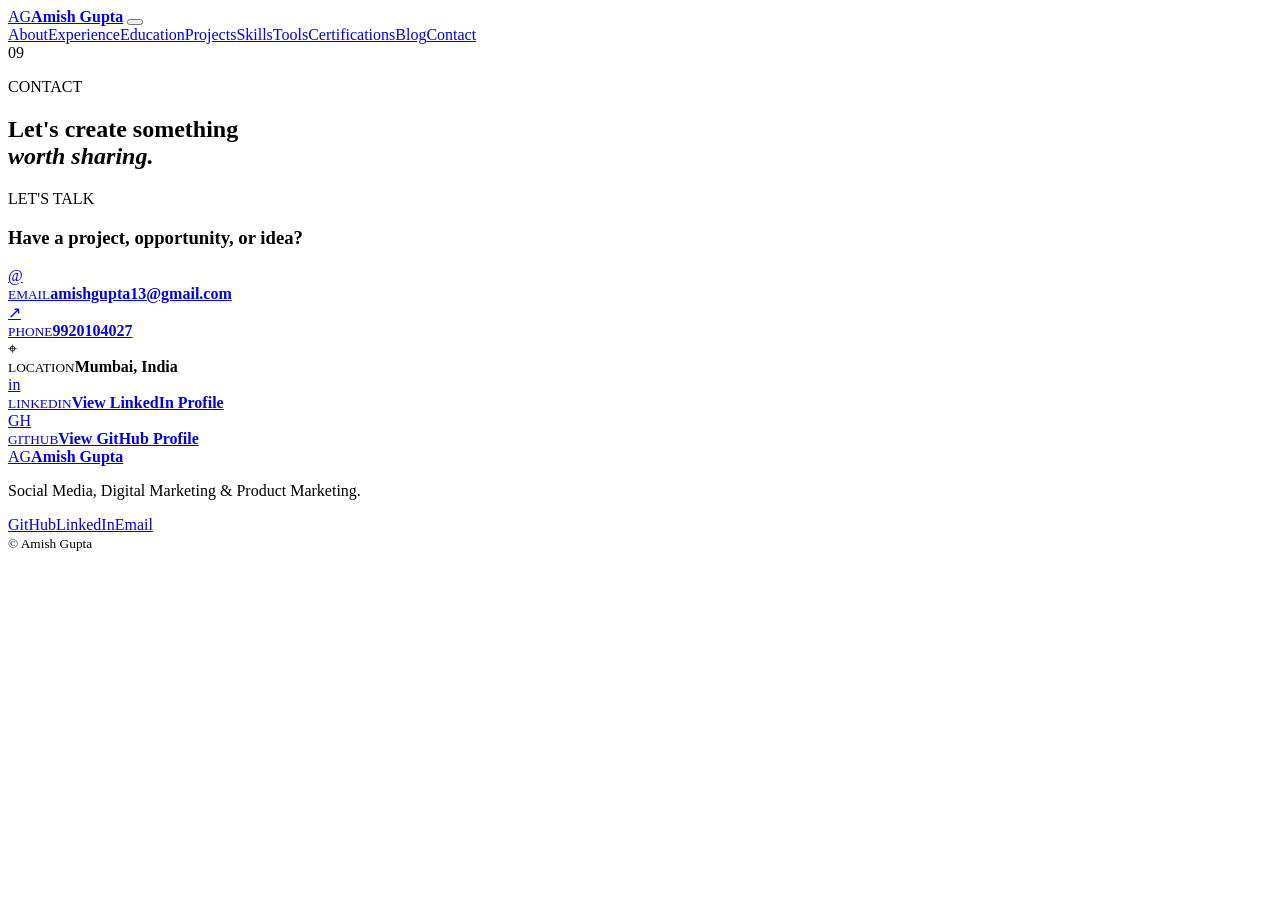
==== contact.html @ 1b655748 "Add files via upload" ====
<!doctype html>
<html lang="en">
<head>
  <meta charset="utf-8" />
  <meta name="viewport" content="width=device-width, initial-scale=1" />
  <meta name="description" content="Amish Gupta — BBA student focused on Social Media Marketing, Digital Marketing, Product Marketing and Marketing Analytics." />
  <meta name="theme-color" content="#16283d" />
  <title>Amish Gupta — Social Media & Digital Marketing</title>
  <link rel="preconnect" href="https://fonts.googleapis.com">
  <link rel="preconnect" href="https://fonts.gstatic.com" crossorigin>
  <link href="https://fonts.googleapis.com/css2?family=Inter:wght@400;500;600;700;800&display=swap" rel="stylesheet">
  <link rel="icon" href="data:image/svg+xml,%3Csvg xmlns='http://www.w3.org/2000/svg' viewBox='0 0 100 100'%3E%3Crect width='100' height='100' rx='24' fill='%2316283d'/%3E%3Ctext x='50' y='63' text-anchor='middle' font-family='Arial' font-size='38' font-weight='700' fill='%23f5ead7'%3EAG%3C/text%3E%3C/svg%3E">
  <link rel="stylesheet" href="styles.css" />
  <style>.contact-grid-single{grid-template-columns:minmax(0,1fr);justify-items:end}.contact-grid-single .contact-panel{width:min(100%,680px)}</style>

<style>
/* Final layout refinement: compact experience cards + visible 3D depth */
.experience-card {
  width: min(100%, 1040px) !important;
  margin-inline: auto !important;
  padding: 30px !important;
  gap: 30px !important;
  min-height: 0 !important;
  perspective: 1200px;
  transform-style: preserve-3d;
}
.experience-card + .experience-card {
  margin-top: 22px !important;
}
.exp-side {
  min-width: 260px !important;
  padding: 28px 25px !important;
  border-radius: 4px !important;
  display: flex !important;
  flex-direction: column !important;
  justify-content: space-between !important;
}
.exp-mark {
  font-size: clamp(90px, 9vw, 118px) !important;
  line-height: .9 !important;
  opacity: .30 !important;
  letter-spacing: -0.08em !important;
}
.exp-body {
  padding: 8px 10px !important;
  transform: translateZ(18px);
}
.exp-body h3 {
  margin-bottom: 28px !important;
}
.exp-columns {
  gap: 42px !important;
}
.exp-columns > div {
  min-width: 0;
}
.exp-columns h4 {
  margin-bottom: 14px !important;
}
.exp-columns ul {
  padding-left: 20px !important;
  margin: 0 !important;
}
.exp-columns li {
  margin-bottom: 10px !important;
  line-height: 1.55 !important;
}
.experience-card:hover {
  transform: perspective(1200px) translateY(-6px) rotateX(1.5deg) rotateY(-1.5deg) !important;
  box-shadow: 0 24px 48px rgba(0,0,0,.16) !important;
  transition: transform .3s ease, box-shadow .3s ease;
}
.tool-card,
.project-card,
.skill-card,
.education-card,
.cert-card {
  transform-style: preserve-3d;
}
.tool-card {
  perspective: 1000px;
  transition: transform .18s ease-out, box-shadow .25s ease;
}
.tool-card > * {
  transform: translateZ(16px);
}
.tool-card:hover,
.project-card:hover,
.skill-card:hover,
.education-card:hover,
.cert-card:hover {
  transform: translateY(-6px) rotateX(1deg) rotateY(-1deg);
  transition: transform .3s ease, box-shadow .3s ease;
}
@media (max-width: 900px) {
  .experience-card { width: 100% !important; padding: 22px !important; }
  .exp-side { min-width: 0 !important; padding: 22px !important; }
}
</style>
<script>
document.addEventListener('DOMContentLoaded', () => {
  document.querySelectorAll('[data-tilt]').forEach(card => {
    card.addEventListener('mousemove', e => {
      const r = card.getBoundingClientRect();
      const x = (e.clientX - r.left) / r.width - 0.5;
      const y = (e.clientY - r.top) / r.height - 0.5;
      card.style.transform = `perspective(1000px) rotateX(${(-y * 7).toFixed(2)}deg) rotateY(${(x * 9).toFixed(2)}deg) translateY(-6px)`;
    });
    card.addEventListener('mouseleave', () => { card.style.transform = ''; });
  });
});
</script>
<script>
document.addEventListener('DOMContentLoaded', () => {
  const cards = document.querySelectorAll('[data-tilt]');
  cards.forEach(card => {
    card.addEventListener('mousemove', e => {
      const r = card.getBoundingClientRect();
      const x = (e.clientX - r.left) / r.width - 0.5;
      const y = (e.clientY - r.top) / r.height - 0.5;
      card.style.transform =
        `perspective(1000px) rotateX(${(-y * 8).toFixed(2)}deg) rotateY(${(x * 10).toFixed(2)}deg) translateY(-7px)`;
    });
    card.addEventListener('mouseleave', () => {
      card.style.transform = '';
    });
  });
});
</script>


<style id="portfolio-final-refinements">
/* WORK EXPERIENCE — compact card, wider identity panel, better spacing */
#experience .experience-card {
  width: min(100%, 1060px) !important;
  max-width: 1060px !important;
  margin: 0 auto 26px !important;
  padding: 0 !important;
  min-height: 0 !important;
  display: grid !important;
  grid-template-columns: 285px minmax(0, 1fr) !important;
  align-items: stretch !important;
  overflow: hidden !important;
  border-radius: 24px !important;
  transform-style: preserve-3d !important;
  transition: transform .35s ease, box-shadow .35s ease !important;
}
#experience .experience-card:last-child {
  margin-bottom: 0 !important;
}
#experience .experience-card:hover {
  transform: translateY(-6px) rotateX(1deg) rotateY(-1deg) !important;
}
#experience .experience-card .exp-side {
  min-height: 325px !important;
  padding: 34px 32px !important;
  display: flex !important;
  flex-direction: column !important;
  justify-content: space-between !important;
}
#experience .experience-card .exp-mark {
  font-size: 66px !important;
  line-height: .9 !important;
  letter-spacing: -3px !important;
  opacity: .22 !important;
}
#experience .experience-card .exp-date {
  font-size: 13px !important;
  line-height: 1.35 !important;
  letter-spacing: 1.5px !important;
}
#experience .experience-card .exp-body {
  padding: 34px 42px 36px !important;
  min-width: 0 !important;
}
#experience .experience-card .exp-body > h3 {
  margin: 10px 0 28px !important;
  font-size: clamp(32px, 3vw, 44px) !important;
  line-height: 1.05 !important;
}
#experience .experience-card .exp-columns {
  display: grid !important;
  grid-template-columns: minmax(0, 1.15fr) minmax(210px, .85fr) !important;
  gap: 52px !important;
}
#experience .experience-card .exp-columns h4 {
  margin: 0 0 15px !important;
}
#experience .experience-card .exp-columns ul {
  margin: 0 !important;
  padding-left: 19px !important;
}
#experience .experience-card .exp-columns li {
  margin: 0 0 11px !important;
  line-height: 1.5 !important;
}
#experience .experience-card .exp-columns li:last-child {
  margin-bottom: 0 !important;
}

/* Keep skills as text/cards only — no images. */
#skills .skill-card img {
  display: none !important;
}

/* Responsive */
@media (max-width: 820px) {
  #experience .experience-card {
    grid-template-columns: 220px minmax(0, 1fr) !important;
  }
  #experience .experience-card .exp-side {
    min-height: 300px !important;
    padding: 28px 24px !important;
  }
  #experience .experience-card .exp-body {
    padding: 30px !important;
  }
  #experience .experience-card .exp-columns {
    grid-template-columns: 1fr !important;
    gap: 26px !important;
  }
}
@media (max-width: 620px) {
  #experience .experience-card {
    grid-template-columns: 1fr !important;
  }
  #experience .experience-card .exp-side {
    min-height: 190px !important;
  }
}
</style>


<style id="experience-size-fix">
#experience .experience-card {
  box-sizing: border-box !important;
  width: min(100%, 1040px) !important;
  max-width: 1040px !important;
  grid-template-columns: 300px minmax(0, 1fr) !important;
  margin-bottom: 22px !important;
}
#experience .experience-card .exp-side {
  min-height: 300px !important;
  padding: 30px 30px !important;
}
#experience .experience-card .exp-body {
  padding: 30px 38px 32px !important;
}
#experience .experience-card .exp-body > h3 {
  font-size: clamp(30px, 2.8vw, 40px) !important;
  margin: 8px 0 24px !important;
}
#experience .experience-card .exp-columns {
  gap: 42px !important;
}
#experience .experience-card .exp-columns li {
  margin-bottom: 9px !important;
  line-height: 1.45 !important;
}
#experience .experience-card .exp-mark {
  font-size: 72px !important;
}
</style>


<style id="portfolio-v6-fixes">
/* V6: text-led skills/tools; compact, balanced experience card */
#skills .skill-card img, #tools .tool-card img { display:none !important; }
#tools .tool-card > div { margin-top:0 !important; }
.experience-card {
  width: min(100%, 1100px) !important;
  margin-inline: auto !important;
  padding: 34px 38px !important;
  grid-template-columns: 235px minmax(0,1fr) !important;
  gap: 42px !important;
  min-height: 0 !important;
}
.exp-side {
  min-height: 300px !important;
  padding: 34px !important;
}
.exp-body { padding: 10px 0 !important; }
.exp-columns { grid-template-columns: repeat(2, minmax(0,1fr)) !important; gap: 52px !important; }
.exp-columns h4 { margin-bottom: 16px !important; }
.exp-columns li { margin-bottom: 12px !important; line-height: 1.6 !important; }
@media (max-width: 900px) {
  .experience-card { grid-template-columns: 1fr !important; padding: 26px !important; }
  .exp-side { min-height: 220px !important; }
  .exp-columns { grid-template-columns: 1fr !important; gap: 28px !important; }
}
</style>

<style id="no-tool-images-and-card-layout">
  /* NO IMAGES in Skills or Tools */
  #skills img,
  #tools img {
    display: none !important;
    width: 0 !important;
    height: 0 !important;
    margin: 0 !important;
    padding: 0 !important;
  }

  /* Tools: compact, balanced cards with no reserved icon/image area */
  #tools .tools-grid {
    align-items: stretch !important;
  }
  #tools .tool-card {
    min-height: 240px !important;
    height: auto !important;
    padding: 30px 28px !important;
    display: flex !important;
    align-items: stretch !important;
    transform-style: preserve-3d !important;
  }
  #tools .tool-card > div {
    width: 100% !important;
    margin: 0 !important;
    padding: 0 !important;
    transform: translateZ(16px);
  }
  #tools .tool-card small {
    display: block !important;
    margin: 0 0 14px !important;
  }
  #tools .tool-card h3 {
    margin: 0 0 12px !important;
  }
  #tools .tool-card p {
    margin: 0 0 18px !important;
    line-height: 1.55 !important;
  }
  #tools .tool-card b {
    display: block !important;
    margin-top: auto !important;
  }

  /* Skills: text-only cards; no image spacing */
  #skills .skill-card {
    min-height: 0 !important;
    height: auto !important;
    padding: 26px !important;
  }

  /* Keep work-experience proportions compact and readable */
  #experience .experience-card {
    width: min(100%, 1040px) !important;
    max-width: 1040px !important;
  }

  @media (max-width: 900px) {
    #tools .tool-card {
      min-height: 0 !important;
      padding: 26px 24px !important;
    }
  }
</style>

</head>
<body>
  <div class="progress-line" id="progressLine"></div>
  <header class="site-header" id="siteHeader">
    <a class="brand" href="index.html#home" aria-label="Amish Gupta home"><span>AG</span><b>Amish Gupta</b></a>
    <button class="menu-toggle" id="menuToggle" aria-label="Open navigation" aria-expanded="false"><span></span><span></span><span></span></button>
    <nav class="nav" id="nav">
      <a href="index.html#about">About</a><a href="index.html#experience">Experience</a><a href="index.html#education">Education</a><a href="index.html#projects">Projects</a><a href="index.html#skills">Skills</a><a href="index.html#tools">Tools</a><a href="certificates.html">Certifications</a><a href="blog.html">Blog</a><a href="contact.html" class="active">Contact</a>
    </nav>
  </header>

  <main>
    <section class="section navy contact-section" id="contact">
          <div class="section-head light reveal"><span class="section-number">09</span><div><p class="kicker">CONTACT</p><h2>Let's create something<br><em>worth sharing.</em></h2></div></div>
          <div class="contact-grid contact-grid-single reveal">
            <aside class="contact-panel">
              <p class="kicker">LET'S TALK</p>
              <h3>Have a project, opportunity, or idea?</h3>
              <div class="contact-list"><a href="mailto:amishgupta13@gmail.com"><span>@</span><div><small>EMAIL</small><b>amishgupta13@gmail.com</b></div></a><a href="tel:+919920104027"><span>↗</span><div><small>PHONE</small><b>9920104027</b></div></a><div><span>⌖</span><div><small>LOCATION</small><b>Mumbai, India</b></div></div><a href="https://www.linkedin.com/in/amish-gupta-92267836a/" target="_blank" rel="noopener noreferrer"><span>in</span><div><small>LINKEDIN</small><b>View LinkedIn Profile</b></div></a><a href="https://github.com/amishgupta13-alt" target="_blank" rel="noopener noreferrer"><span>GH</span><div><small>GITHUB</small><b>View GitHub Profile</b></div></a></div>
            </aside>
          </div>
        </section>
  </main>

  <footer class="footer"><div><a class="brand" href="index.html#home"><span>AG</span><b>Amish Gupta</b></a><p>Social Media, Digital Marketing & Product Marketing.</p></div><div class="footer-links"><a href="https://github.com/amishgupta13-alt" target="_blank" rel="noopener noreferrer">GitHub</a><a href="https://www.linkedin.com/in/amish-gupta-92267836a/" target="_blank" rel="noopener noreferrer">LinkedIn</a><a href="mailto:amishgupta13@gmail.com">Email</a></div><small>© <span id="year"></span> Amish Gupta</small></footer>
  <script src="script.js"></script>
</body>
</html>
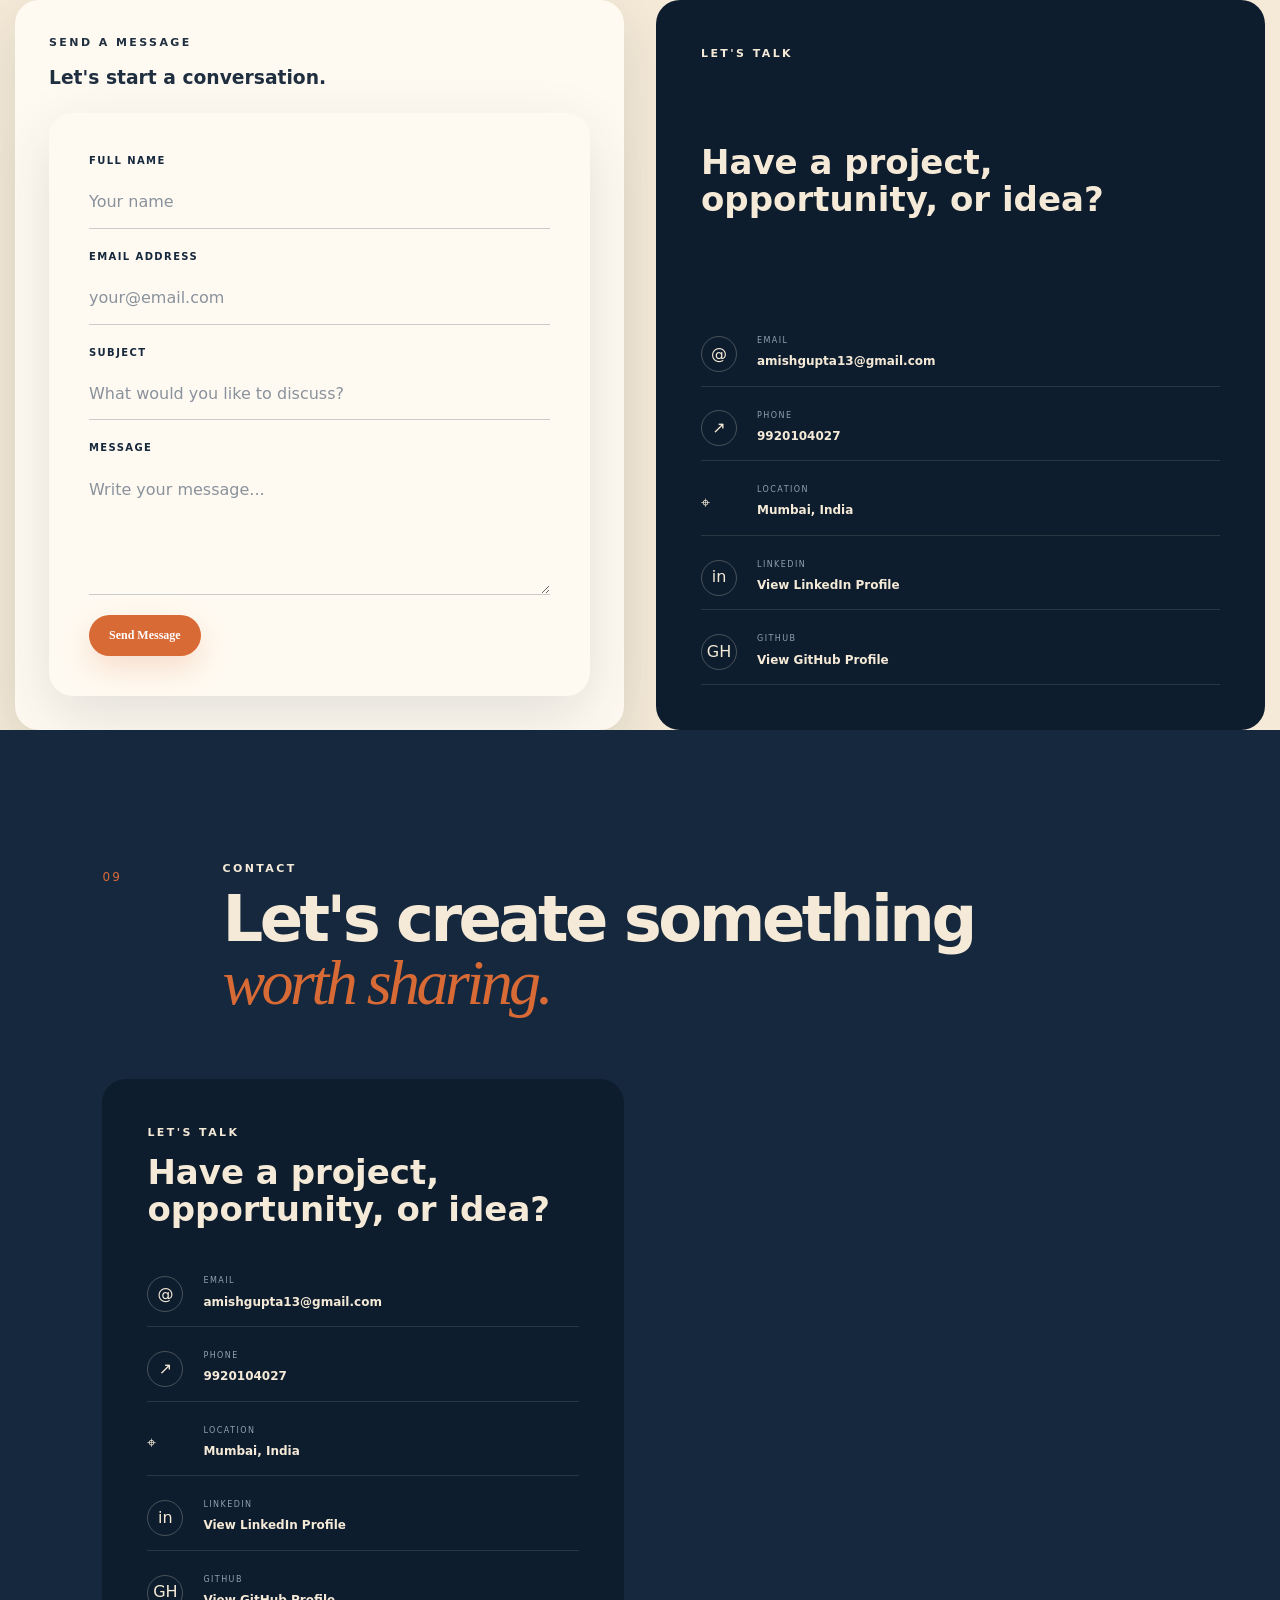
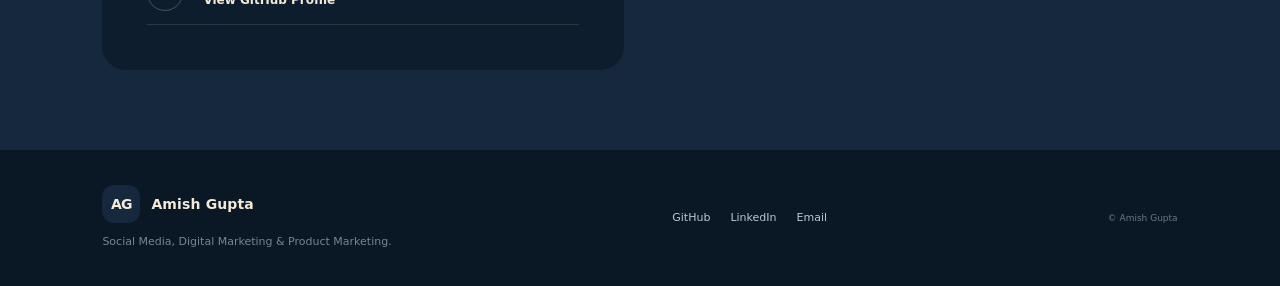
==== commit 20532cb2: "Revamp contact form and styling Updated the contact form layout and styles for better responsiveness" ====
--- a/contact.html
+++ b/contact.html
@@ -11,8 +11,19 @@
   <link href="https://fonts.googleapis.com/css2?family=Inter:wght@400;500;600;700;800&display=swap" rel="stylesheet">
   <link rel="icon" href="data:image/svg+xml,%3Csvg xmlns='http://www.w3.org/2000/svg' viewBox='0 0 100 100'%3E%3Crect width='100' height='100' rx='24' fill='%2316283d'/%3E%3Ctext x='50' y='63' text-anchor='middle' font-family='Arial' font-size='38' font-weight='700' fill='%23f5ead7'%3EAG%3C/text%3E%3C/svg%3E">
   <link rel="stylesheet" href="styles.css" />
-  <style>.contact-grid-single{grid-template-columns:minmax(0,1fr);justify-items:end}.contact-grid-single .contact-panel{width:min(100%,680px)}</style>
-
+  <style>
+.contact-grid-single{grid-template-columns:minmax(0,1fr) minmax(0,1fr);align-items:stretch;gap:32px}
+.contact-form-panel{width:100%;background:var(--paper);color:var(--ink);padding:34px;border-radius:24px;box-shadow:var(--shadow)}
+.contact-form{display:grid;gap:20px}
+.contact-form-field{display:grid;gap:8px}
+.contact-form-field label{font-size:10px;font-weight:800;letter-spacing:.14em;text-transform:uppercase;color:var(--navy)}
+.contact-form-field input,.contact-form-field textarea{width:100%;box-sizing:border-box;border:0;border-bottom:1px solid rgba(22,40,61,.22);background:transparent;color:var(--ink);padding:12px 0;font:inherit;outline:none}
+.contact-form-field textarea{min-height:130px;resize:vertical}
+.contact-form-field input:focus,.contact-form-field textarea:focus{border-bottom-color:var(--orange)}
+.contact-form-field input::placeholder,.contact-form-field textarea::placeholder{color:#89929c}
+.contact-form .btn{width:max-content;border:0;cursor:pointer}
+@media (max-width:900px){.contact-grid-single{grid-template-columns:1fr}}
+</style>
 <style>
 /* Final layout refinement: compact experience cards + visible 3D depth */
 .experience-card {
@@ -358,13 +369,95 @@
 
 </head>
 <body>
-  <div class="progress-line" id="progressLine"></div>
-  <header class="site-header" id="siteHeader">
-    <a class="brand" href="index.html#home" aria-label="Amish Gupta home"><span>AG</span><b>Amish Gupta</b></a>
-    <button class="menu-toggle" id="menuToggle" aria-label="Open navigation" aria-expanded="false"><span></span><span></span><span></span></button>
-    <nav class="nav" id="nav">
-      <a href="index.html#about">About</a><a href="index.html#experience">Experience</a><a href="index.html#education">Education</a><a href="index.html#projects">Projects</a><a href="index.html#skills">Skills</a><a href="index.html#tools">Tools</a><a href="certificates.html">Certifications</a><a href="blog.html">Blog</a><a href="contact.html" class="active">Contact</a>
-    </nav>
+  <div class="contact-grid contact-grid-single reveal">
+
+  <div class="contact-form-panel">
+    <p class="kicker">SEND A MESSAGE</p>
+    <h3>Let's start a conversation.</h3>
+
+    <form id="contactForm" class="contact-form">
+
+      <div class="contact-form-field">
+        <label for="name">Full Name</label>
+        <input type="text" id="name" name="name"
+               placeholder="Your name" required>
+      </div>
+
+      <div class="contact-form-field">
+        <label for="email">Email Address</label>
+        <input type="email" id="email" name="email"
+               placeholder="your@email.com" required>
+      </div>
+
+      <div class="contact-form-field">
+        <label for="subject">Subject</label>
+        <input type="text" id="subject" name="subject"
+               placeholder="What would you like to discuss?" required>
+      </div>
+
+      <div class="contact-form-field">
+        <label for="message">Message</label>
+        <textarea id="message" name="message"
+                  placeholder="Write your message..." required></textarea>
+      </div>
+
+      <button type="submit" class="btn btn-primary">
+        <span>Send Message</span>
+      </button>
+
+    </form>
+  </div>
+
+  <aside class="contact-panel">
+    <p class="kicker">LET'S TALK</p>
+    <h3>Have a project, opportunity, or idea?</h3>
+
+    <div class="contact-list">
+      <a href="mailto:amishgupta13@gmail.com">
+        <span>@</span>
+        <div>
+          <small>EMAIL</small>
+          <b>amishgupta13@gmail.com</b>
+        </div>
+      </a>
+
+      <a href="tel:+919920104027">
+        <span>↗</span>
+        <div>
+          <small>PHONE</small>
+          <b>9920104027</b>
+        </div>
+      </a>
+
+      <div>
+        <span>⌖</span>
+        <div>
+          <small>LOCATION</small>
+          <b>Mumbai, India</b>
+        </div>
+      </div>
+
+      <a href="https://www.linkedin.com/in/amish-gupta-92267836a/"
+         target="_blank" rel="noopener noreferrer">
+        <span>in</span>
+        <div>
+          <small>LINKEDIN</small>
+          <b>View LinkedIn Profile</b>
+        </div>
+      </a>
+
+      <a href="https://github.com/amishgupta13-alt"
+         target="_blank" rel="noopener noreferrer">
+        <span>GH</span>
+        <div>
+          <small>GITHUB</small>
+          <b>View GitHub Profile</b>
+        </div>
+      </a>
+    </div>
+  </aside>
+
+</div>
   </header>
 
   <main>
@@ -383,4 +476,4 @@
   <footer class="footer"><div><a class="brand" href="index.html#home"><span>AG</span><b>Amish Gupta</b></a><p>Social Media, Digital Marketing & Product Marketing.</p></div><div class="footer-links"><a href="https://github.com/amishgupta13-alt" target="_blank" rel="noopener noreferrer">GitHub</a><a href="https://www.linkedin.com/in/amish-gupta-92267836a/" target="_blank" rel="noopener noreferrer">LinkedIn</a><a href="mailto:amishgupta13@gmail.com">Email</a></div><small>© <span id="year"></span> Amish Gupta</small></footer>
   <script src="script.js"></script>
 </body>
-</html>+</html>
--- a/styles.css
+++ b/styles.css
@@ -0,0 +1,1725 @@
+:root{
+    --navy:#16283d;
+    --navy2:#0e1d2e;
+    --cream:#f5ead7;
+    --paper:#fffaf1;
+    --gold:#c7a46a;
+    --orange:#d86a36;
+    --ink:#1f2f40;
+    --muted:#687688;
+    --line:rgba(22,40,61,.14);
+    --white:#fff;
+    --shadow:0 20px 60px rgba(14,29,46,.12);
+    --radius:22px
+}
+
+*{
+    box-sizing:border-box
+}
+
+html{
+    scroll-behavior:smooth
+}
+
+body{
+    margin:0;
+    font-family:Inter,system-ui,sans-serif;
+    background:var(--cream);
+    color:var(--ink);
+    line-height:1.65;
+    overflow-x:hidden
+}
+
+a{
+    text-decoration:none;
+    color:inherit
+}
+
+.progress-line{
+    position:fixed;
+    z-index:1000;
+    top:0;
+    left:0;
+    width:0;
+    height:3px;
+    background:var(--orange);
+    transition:width .1s linear
+}
+
+.site-header{
+    position:fixed;
+    z-index:900;
+    top:0;
+    left:0;
+    right:0;
+    height:78px;
+    padding:0 5vw;
+    display:flex;
+    align-items:center;
+    justify-content:space-between;
+    background:rgba(245,234,215,.9);
+    backdrop-filter:blur(18px);
+    border-bottom:1px solid rgba(22,40,61,.08);
+    transition:.35s
+}
+
+.site-header.scrolled{
+    height:68px;
+    box-shadow:0 10px 35px rgba(14,29,46,.08)
+}
+
+.brand{
+    display:flex;
+    align-items:center;
+    gap:11px;
+    font-size:14px;
+    letter-spacing:.01em
+}
+
+.brand span{
+    display:grid;
+    place-items:center;
+    width:38px;
+    height:38px;
+    border-radius:12px;
+    background:var(--navy);
+    color:var(--cream);
+    font-weight:800;
+    letter-spacing:-.06em
+}
+
+.nav{
+    display:flex;
+    gap:24px;
+    font-size:12px;
+    font-weight:600;
+    color:#405064
+}
+
+.nav a{
+    position:relative
+}
+
+.nav a:after{
+    content:"";
+    position:absolute;
+    left:0;
+    right:100%;
+    bottom:-7px;
+    height:2px;
+    background:var(--orange);
+    transition:.3s
+}
+
+.nav a:hover:after,
+.nav a.active:after{
+    right:0
+}
+
+.menu-toggle{
+    display:none;
+    background:none;
+    border:0
+}
+
+.section{
+    position:relative;
+    padding:130px 8vw;
+    scroll-margin-top:70px
+}
+
+.hero{
+    min-height:100vh;
+    padding-top:150px;
+    background:radial-gradient(circle at 80% 45%,rgba(216,106,54,.12),transparent 30%),var(--cream);
+    display:flex;
+    flex-direction:column;
+    justify-content:center
+}
+
+.hero-grid{
+    display:grid;
+    grid-template-columns:1.1fr .9fr;
+    gap:6vw;
+    align-items:center;
+    max-width:1400px;
+    margin:auto;
+    width:100%
+}
+
+.eyebrow,
+.kicker{
+    font-size:11px;
+    letter-spacing:.22em;
+    font-weight:800
+}
+
+.eyebrow{
+    display:flex;
+    align-items:center;
+    gap:10px;
+    color:var(--orange)
+}
+
+.eyebrow span{
+    width:28px;
+    height:1px;
+    background:var(--orange)
+}
+
+h1,
+h2,
+h3,
+p{
+    margin-top:0
+}
+
+h1{
+    font-size:clamp(4rem,8vw,8.5rem);
+    line-height:.88;
+    letter-spacing:-.075em;
+    margin:22px 0;
+    color:var(--navy)
+}
+
+h1 em,
+h2 em{
+    font-family:Georgia,serif;
+    font-weight:400;
+    color:var(--orange)
+}
+
+.role-line{
+    font-size:clamp(15px,1.4vw,20px);
+    font-weight:600;
+    color:#45566a;
+    margin-bottom:25px
+}
+
+.hero-intro{
+    max-width:780px;
+    font-size:15px;
+    color:#5c6978
+}
+
+.hero-actions{
+    display:flex;
+    gap:12px;
+    margin:30px 0
+}
+
+.btn{
+    display:inline-flex;
+    align-items:center;
+    justify-content:center;
+    gap:15px;
+    border-radius:999px;
+    padding:13px 20px;
+    font:600 12px Inter;
+    border:1px solid transparent;
+    cursor:pointer;
+    position:relative;
+    overflow:hidden
+}
+
+.btn span{
+    transition:transform .3s
+}
+
+.btn:hover span{
+    transform:translate(3px,-3px)
+}
+
+.btn-primary{
+    background:var(--orange);
+    color:#fff;
+    box-shadow:0 12px 30px rgba(216,106,54,.2)
+}
+
+.btn-ghost{
+    border-color:rgba(22,40,61,.25);
+    color:var(--navy);
+    background:transparent
+}
+
+.btn-light{
+    background:var(--cream);
+    color:var(--navy)
+}
+
+.btn-outline-light{
+    border-color:rgba(245,234,215,.35);
+    color:var(--cream)
+}
+
+.socials{
+    display:flex;
+    gap:10px
+}
+
+.socials a{
+    width:38px;
+    height:38px;
+    border:1px solid rgba(22,40,61,.18);
+    border-radius:50%;
+    display:grid;
+    place-items:center;
+    font-size:12px;
+    font-weight:800;
+    transition:.3s
+}
+
+.socials a:hover{
+    background:var(--navy);
+    color:var(--cream);
+    transform:translateY(-4px)
+}
+
+.hero-art{
+    min-height:520px;
+    position:relative;
+    display:grid;
+    place-items:center
+}
+
+.monogram{
+    width:min(390px,70vw);
+    aspect-ratio:1;
+    border-radius:50%;
+    background:var(--navy);
+    color:var(--cream);
+    display:flex;
+    flex-direction:column;
+    align-items:center;
+    justify-content:center;
+    box-shadow:0 35px 80px rgba(14,29,46,.2),inset 0 0 0 1px rgba(245,234,215,.18);
+    position:relative;
+    z-index:2
+}
+
+.monogram span{
+    font-size:clamp(90px,12vw,170px);
+    font-weight:800;
+    letter-spacing:-.11em;
+    line-height:1
+}
+
+.monogram small{
+    font-size:10px;
+    letter-spacing:.25em;
+    color:#d9c7a5
+}
+
+.orbit{
+    position:absolute;
+    border:1px solid rgba(216,106,54,.35);
+    border-radius:50%;
+    animation:spin 20s linear infinite
+}
+
+.orbit-a{
+    width:76%;
+    aspect-ratio:1
+}
+
+.orbit-b{
+    width:94%;
+    aspect-ratio:1;
+    animation-direction:reverse;
+    animation-duration:28s;
+    border-color:rgba(22,40,61,.2)
+}
+
+.floating-note{
+    position:absolute;
+    background:var(--paper);
+    padding:14px 16px;
+    border-radius:14px;
+    box-shadow:var(--shadow);
+    font-size:11px;
+    line-height:1.35;
+    z-index:3
+}
+
+.floating-note b{
+    font-size:13px;
+    color:var(--navy)
+}
+
+.note-a{
+    top:12%;
+    left:3%;
+    transform:rotate(-5deg)
+}
+
+.note-b{
+    bottom:18%;
+    right:0;
+    transform:rotate(4deg)
+}
+
+.note-c{
+    top:23%;
+    right:-2%;
+    transform:rotate(5deg)
+}
+
+.hero-footer{
+    display:flex;
+    align-items:center;
+    gap:15px;
+    max-width:1400px;
+    width:100%;
+    margin:50px auto 0;
+    font-size:10px;
+    letter-spacing:.2em;
+    color:#738091
+}
+
+.scroll-line{
+    width:100px;
+    height:1px;
+    background:#9ca7b2
+}
+
+.cream{
+    background:var(--cream)
+}
+
+.navy{
+    background:var(--navy);
+    color:var(--cream)
+}
+
+.section-head{
+    display:grid;
+    grid-template-columns:90px 1fr;
+    gap:30px;
+    max-width:1250px;
+    margin:0 auto 65px
+}
+
+.section-number{
+    font-size:12px;
+    letter-spacing:.18em;
+    color:var(--orange);
+    padding-top:8px
+}
+
+.section-head .kicker{
+    margin-bottom:10px
+}
+
+.section-head h2{
+    font-size:clamp(2.8rem,5vw,5.5rem);
+    line-height:.98;
+    letter-spacing:-.055em;
+    margin:0
+}
+
+.light h2,
+.light .kicker{
+    color:var(--cream)
+}
+
+.about-grid,
+.experience-card,
+.education-card,
+.project-stack,
+.skills-grid,
+.tools-grid,
+.cert-grid,
+.achievement-grid,
+.contact-grid{
+    max-width:1250px;
+    margin:auto
+}
+
+.about-grid{
+    display:grid;
+    grid-template-columns:.75fr 1.25fr;
+    gap:7vw
+}
+
+.profile-monogram{
+    width:190px;
+    aspect-ratio:1;
+    border-radius:50%;
+    background:var(--navy);
+    color:var(--cream);
+    display:grid;
+    place-items:center;
+    font-size:65px;
+    font-weight:800;
+    letter-spacing:-.1em;
+    box-shadow:0 30px 70px rgba(22,40,61,.18);
+    margin-bottom:25px
+}
+
+.about-profile p{
+    max-width:340px
+}
+
+.about-links{
+    display:grid;
+    gap:12px;
+    margin-top:30px
+}
+
+.about-links a{
+    font-size:12px;
+    font-weight:700;
+    padding-bottom:8px;
+    border-bottom:1px solid var(--line);
+    width:max-content
+}
+
+.about-links a:hover{
+    color:var(--orange)
+}
+
+.about-text p{
+    max-width:800px
+}
+
+.lead{
+    font-size:24px;
+    line-height:1.45;
+    color:var(--navy)
+}
+
+.mission-grid{
+    display:grid;
+    grid-template-columns:1fr 1fr;
+    gap:16px;
+    margin-top:40px
+}
+
+.flip-card{
+    perspective:1000px;
+    min-height:220px
+}
+
+.flip-card>div{
+    height:100%;
+    padding:28px;
+    border:1px solid rgba(22,40,61,.15);
+    background:rgba(255,250,241,.65);
+    border-radius:20px;
+    transition:transform .8s;
+    transform-style:preserve-3d
+}
+
+.flip-card:hover>div{
+    transform:rotateY(7deg) translateY(-5px)
+}
+
+.flip-card span{
+    font-size:10px;
+    letter-spacing:.2em;
+    font-weight:800;
+    color:var(--orange)
+}
+
+.flip-card p{
+    margin-top:35px;
+    font-family:Georgia,serif;
+    font-size:20px;
+    line-height:1.4
+}
+
+
+/* =========================
+   WORK EXPERIENCE
+   ========================= */
+
+.experience-card{
+    display:grid;
+    grid-template-columns:260px 1fr;
+    background:var(--paper);
+    color:var(--ink);
+    border-radius:26px;
+    overflow:hidden;
+    box-shadow:var(--shadow);
+    width:100%;
+    min-width:0
+}
+
+.exp-side{
+    background:var(--navy2);
+    color:var(--cream);
+    padding:35px;
+    display:flex;
+    flex-direction:column;
+    justify-content:space-between;
+    min-height:480px;
+    min-width:0
+}
+
+.badge{
+    font-size:9px;
+    letter-spacing:.2em;
+    padding:7px 10px;
+    border:1px solid rgba(245,234,215,.3);
+    border-radius:99px;
+    width:max-content
+}
+
+.exp-date{
+    font-size:12px;
+    line-height:1.5;
+    letter-spacing:.1em
+}
+
+.exp-mark{
+    font-size:70px;
+    font-weight:800;
+    opacity:.12
+}
+
+.exp-body{
+    padding:50px;
+    min-width:0;
+    width:100%
+}
+
+.exp-body h3{
+    font-size:42px;
+    letter-spacing:-.04em;
+    margin-bottom:5px
+}
+
+.muted{
+    color:#7a8794;
+    font-size:12px
+}
+
+.exp-columns{
+    display:grid;
+    grid-template-columns:1fr 1fr;
+    gap:45px;
+    margin-top:40px;
+    min-width:0
+}
+
+.exp-columns>div{
+    min-width:0
+}
+
+.exp-columns h4{
+    font-size:11px;
+    letter-spacing:.17em;
+    color:var(--orange)
+}
+
+ul{
+    padding-left:18px
+}
+
+.exp-columns li{
+    margin-bottom:10px;
+    font-size:13px;
+    overflow-wrap:anywhere
+}
+
+
+/* =========================
+   EDUCATION
+   ========================= */
+
+.education-card{
+    display:grid;
+    grid-template-columns:150px 1fr 140px;
+    align-items:center;
+    gap:40px;
+    padding:45px;
+    background:var(--paper);
+    border-radius:26px;
+    box-shadow:var(--shadow)
+}
+
+.edu-year{
+    font-size:38px;
+    line-height:.9;
+    font-weight:800;
+    color:var(--navy)
+}
+
+.edu-year span{
+    color:var(--orange)
+}
+
+.edu-main h3{
+    font-size:34px;
+    margin:8px 0 15px;
+    letter-spacing:-.04em
+}
+
+.edu-meta{
+    display:flex;
+    gap:10px;
+    flex-wrap:wrap
+}
+
+.edu-meta span{
+    font-size:9px;
+    letter-spacing:.15em;
+    padding:7px 10px;
+    border:1px solid var(--line);
+    border-radius:99px
+}
+
+.edu-main li{
+    font-size:13px;
+    margin-bottom:8px
+}
+
+.edu-icon{
+    font-size:28px;
+    font-weight:800;
+    text-align:right;
+    color:var(--orange);
+    letter-spacing:-.08em
+}
+
+
+/* =========================
+   PROJECTS
+   ========================= */
+
+.projects-section{
+    overflow:hidden
+}
+
+.project-stack{
+    display:grid;
+    gap:25px
+}
+
+.project-card{
+    display:grid;
+    grid-template-columns:70px 240px 1fr;
+    background:var(--paper);
+    color:var(--ink);
+    border-radius:26px;
+    overflow:hidden;
+    min-height:390px;
+    box-shadow:0 25px 70px rgba(0,0,0,.15);
+    transition:.35s
+}
+
+.project-card:hover{
+    transform:translateY(-6px);
+    box-shadow:0 35px 90px rgba(0,0,0,.22)
+}
+
+.project-num{
+    padding:35px 18px;
+    color:var(--orange);
+    font-size:12px;
+    font-weight:800
+}
+
+.project-side{
+    background:var(--navy2);
+    color:var(--cream);
+    padding:35px;
+    display:flex;
+    flex-direction:column;
+    justify-content:space-between;
+    min-width:0
+}
+
+.project-side span{
+    font-size:10px;
+    letter-spacing:.15em
+}
+
+.project-side strong{
+    font-size:13px;
+    color:var(--gold)
+}
+
+.project-content{
+    padding:45px;
+    min-width:0
+}
+
+.project-content h3{
+    font-size:38px;
+    line-height:1.05;
+    letter-spacing:-.04em
+}
+
+.project-content>p:not(.kicker){
+    max-width:780px;
+    font-size:14px;
+    color:#637080
+}
+
+.outcomes{
+    display:flex;
+    flex-wrap:wrap;
+    gap:8px;
+    margin:25px 0
+}
+
+.outcomes span{
+    font-size:10px;
+    padding:8px 10px;
+    background:#f1e6d4;
+    border-radius:99px
+}
+
+.text-link{
+    font-size:12px;
+    font-weight:800;
+    color:var(--orange);
+    border-bottom:1px solid var(--orange);
+    padding-bottom:4px
+}
+
+.project-actions{
+    display:flex;
+    gap:10px;
+    margin-top:25px;
+    flex-wrap:wrap
+}
+
+
+/* =========================
+   SKILLS
+   ========================= */
+
+.skills-grid{
+    display:grid;
+    grid-template-columns:repeat(3,1fr);
+    gap:18px
+}
+
+.section-intro{
+    max-width:780px;
+    margin:-25px auto 45px;
+    font-size:14px;
+    color:#6c7886
+}
+
+.light-copy{
+    color:#c4cbd3
+}
+
+.skill-card{
+    background:var(--paper);
+    border:1px solid rgba(22,40,61,.08);
+    border-radius:20px;
+    padding:28px;
+    box-shadow:0 12px 35px rgba(22,40,61,.06);
+    transition:.35s
+}
+
+.skill-card:hover{
+    transform:translateY(-5px);
+    box-shadow:var(--shadow)
+}
+
+.skill-head{
+    display:flex;
+    justify-content:space-between;
+    gap:20px
+}
+
+.skill-head h3{
+    font-size:15px
+}
+
+.skill-head b{
+    color:var(--orange);
+    font-size:13px
+}
+
+.bar{
+    height:5px;
+    background:#eadfce;
+    border-radius:99px;
+    overflow:hidden;
+    margin:12px 0 22px
+}
+
+.bar i{
+    display:block;
+    height:100%;
+    width:var(--w);
+    background:var(--orange);
+    border-radius:inherit;
+    transform-origin:left;
+    animation:barIn 1.2s ease both
+}
+
+.skill-list{
+    display:grid;
+    gap:9px
+}
+
+.skill-list span{
+    display:flex;
+    justify-content:space-between;
+    font-size:11px;
+    color:#5f6c7c
+}
+
+.skill-list b{
+    color:#9a6c43
+}
+
+.languages{
+    display:flex;
+    flex-direction:column;
+    justify-content:space-between
+}
+
+.language-pills{
+    display:flex;
+    flex-wrap:wrap;
+    gap:8px
+}
+
+.language-pills span{
+    border:1px solid var(--line);
+    padding:8px 12px;
+    border-radius:99px;
+    font-size:11px
+}
+
+
+/* =========================
+   TOOLS
+   ========================= */
+
+.tools-section{
+    overflow:hidden
+}
+
+.tools-grid{
+    display:grid;
+    grid-template-columns:repeat(4,1fr);
+    gap:16px
+}
+
+.tool-card{
+    min-height:340px;
+    background:rgba(255,250,241,.98);
+    color:var(--ink);
+    border:1px solid rgba(245,234,215,.35);
+    border-radius:22px;
+    padding:26px;
+    display:flex;
+    flex-direction:column;
+    justify-content:space-between;
+    transform-style:preserve-3d;
+    transition:transform .35s,box-shadow .35s
+}
+
+.tool-card:hover{
+    box-shadow:0 25px 60px rgba(0,0,0,.22)
+}
+
+.tool-card img{
+    width:64px;
+    height:64px;
+    object-fit:contain;
+    margin-bottom:30px;
+    transition:.35s
+}
+
+.tool-card:hover img{
+    transform:scale(1.08);
+    filter:drop-shadow(0 8px 18px rgba(216,106,54,.25))
+}
+
+.tool-card small{
+    font-size:9px;
+    letter-spacing:.18em;
+    color:var(--orange);
+    font-weight:800
+}
+
+.tool-card h3{
+    font-size:19px;
+    margin:7px 0
+}
+
+.tool-card p{
+    font-size:12px;
+    color:#657282
+}
+
+.tool-card>b{
+    font-size:10px;
+    color:#7a8793
+}
+
+.tool-note{
+    text-align:center;
+    margin:45px 0 0;
+    color:#9ea9b3;
+    font-size:12px
+}
+
+
+/* =========================
+   CERTIFICATES
+   ========================= */
+
+.cert-grid{
+    display:grid;
+    grid-template-columns:1fr 1fr;
+    gap:22px
+}
+
+.cert-card{
+    background:var(--paper);
+    border-radius:22px;
+    overflow:hidden;
+    box-shadow:var(--shadow);
+    transition:.4s
+}
+
+.cert-card:hover{
+    transform:rotate(.7deg) translateY(-6px)
+}
+
+.cert-image{
+    height:300px;
+    background:#eae3d8;
+    display:grid;
+    place-items:center;
+    overflow:hidden
+}
+
+.cert-image img{
+    width:100%;
+    height:100%;
+    object-fit:contain;
+    transition:transform .8s
+}
+
+.cert-card:hover .cert-image img{
+    transform:scale(1.05)
+}
+
+.cert-body{
+    padding:26px
+}
+
+.cert-body>span,
+.achievement-card>span{
+    font-size:9px;
+    letter-spacing:.16em;
+    color:var(--orange);
+    font-weight:800
+}
+
+.cert-body h3{
+    font-size:24px;
+    letter-spacing:-.03em;
+    margin:8px 0
+}
+
+.cert-body p{
+    font-size:12px;
+    color:#657282
+}
+
+.cert-body>b{
+    font-size:9px;
+    letter-spacing:.12em;
+    color:#7c8893
+}
+
+
+/* =========================
+   STATS
+   ========================= */
+
+.stats-grid{
+    display:grid;
+    grid-template-columns:repeat(4,1fr);
+    max-width:1250px;
+    margin:0 auto 45px;
+    border-top:1px solid var(--line);
+    border-bottom:1px solid var(--line)
+}
+
+.stats-grid div{
+    padding:28px 18px;
+    border-right:1px solid var(--line);
+    text-align:center
+}
+
+.stats-grid div:last-child{
+    border:0
+}
+
+.stats-grid b{
+    display:block;
+    font-size:42px;
+    letter-spacing:-.06em;
+    color:var(--navy)
+}
+
+.stats-grid b:after{
+    content:"+"
+}
+
+.stats-grid div:nth-child(1) b:after,
+.stats-grid div:nth-child(4) b:after{
+    content:""
+}
+
+.stats-grid span{
+    font-size:10px;
+    letter-spacing:.13em;
+    color:#7c8893;
+    text-transform:uppercase
+}
+
+.achievement-grid{
+    display:grid;
+    grid-template-columns:repeat(2,1fr);
+    gap:18px
+}
+
+.achievement-card{
+    background:var(--paper);
+    padding:30px;
+    border-radius:20px;
+    border:1px solid var(--line);
+    min-height:235px;
+    transition:.35s
+}
+
+.achievement-card:hover{
+    transform:translateY(-5px);
+    border-color:rgba(216,106,54,.45)
+}
+
+.achievement-card h3{
+    font-size:25px;
+    letter-spacing:-.03em;
+    margin:12px 0 4px
+}
+
+.achievement-card p{
+    font-size:12px;
+    color:var(--orange);
+    font-weight:700
+}
+
+.achievement-card div{
+    font-size:13px;
+    color:#637080
+}
+
+
+/* =========================
+   CONTACT
+   ========================= */
+
+.contact-section{
+    padding-bottom:80px
+}
+
+.contact-grid{
+    display:grid;
+    grid-template-columns:1.05fr .95fr;
+    gap:20px
+}
+
+.contact-form{
+    background:var(--paper);
+    padding:40px;
+    border-radius:24px;
+    color:var(--ink);
+    box-shadow:var(--shadow)
+}
+
+.field{
+    position:relative;
+    margin-bottom:28px
+}
+
+.field input,
+.field textarea{
+    width:100%;
+    border:0;
+    border-bottom:1px solid #b7c0c8;
+    background:transparent;
+    padding:13px 0 10px;
+    outline:0;
+    font:14px Inter;
+    color:var(--ink)
+}
+
+.field textarea{
+    min-height:130px;
+    resize:vertical
+}
+
+.field label{
+    position:absolute;
+    left:0;
+    top:12px;
+    color:#82909d;
+    font-size:12px;
+    pointer-events:none;
+    transition:.25s
+}
+
+.field:after{
+    content:"";
+    position:absolute;
+    bottom:0;
+    left:0;
+    width:0;
+    height:2px;
+    background:var(--orange);
+    transition:.35s
+}
+
+.field:focus-within:after{
+    width:100%
+}
+
+.field:focus-within label,
+.field input:not(:placeholder-shown)+label,
+.field textarea:not(:placeholder-shown)+label{
+    top:-7px;
+    font-size:9px;
+    color:var(--orange);
+    font-weight:800;
+    letter-spacing:.08em
+}
+
+.send-btn{
+    border:0
+}
+
+.form-note{
+    font-size:10px;
+    color:#8a96a2;
+    margin:14px 0 0
+}
+
+.contact-panel{
+    background:var(--navy2);
+    padding:45px;
+    border-radius:24px;
+    color:var(--cream);
+    display:flex;
+    flex-direction:column;
+    justify-content:space-between
+}
+
+.contact-panel h3{
+    font-size:34px;
+    line-height:1.1;
+    max-width:450px
+}
+
+.contact-list{
+    display:grid;
+    gap:10px
+}
+
+.contact-list>a,
+.contact-list>div{
+    display:grid;
+    grid-template-columns:42px 1fr;
+    gap:14px;
+    align-items:center;
+    padding:12px 0;
+    border-bottom:1px solid rgba(245,234,215,.12);
+    transition:.3s
+}
+
+.contact-list a:hover{
+    transform:translateX(7px)
+}
+
+.contact-list>span,
+.contact-list a>span{
+    width:36px;
+    height:36px;
+    border:1px solid rgba(245,234,215,.25);
+    border-radius:50%;
+    display:grid;
+    place-items:center
+}
+
+.contact-list small{
+    display:block;
+    font-size:8px;
+    letter-spacing:.18em;
+    color:#93a0ad
+}
+
+.contact-list b{
+    font-size:12px;
+    font-weight:600
+}
+
+
+/* =========================
+   FOOTER
+   ========================= */
+
+.footer{
+    background:#0a1725;
+    color:#bfc7cf;
+    padding:35px 8vw;
+    display:flex;
+    align-items:center;
+    justify-content:space-between;
+    gap:30px
+}
+
+.footer .brand{
+    color:var(--cream)
+}
+
+.footer p{
+    font-size:11px;
+    margin:10px 0 0;
+    color:#778594
+}
+
+.footer-links{
+    display:flex;
+    gap:20px;
+    font-size:11px
+}
+
+.footer-links a:hover{
+    color:var(--orange)
+}
+
+.footer>small{
+    font-size:9px;
+    color:#687887
+}
+
+
+/* =========================
+   ANIMATIONS
+   ========================= */
+
+.reveal{
+    opacity:0;
+    transform:translateY(35px);
+    transition:opacity .8s ease,transform .8s ease
+}
+
+.reveal.visible{
+    opacity:1;
+    transform:none
+}
+
+.delay-1{
+    transition-delay:.12s
+}
+
+.delay-2{
+    transition-delay:.24s
+}
+
+@keyframes spin{
+    to{
+        transform:rotate(360deg)
+    }
+}
+
+@keyframes barIn{
+    from{
+        transform:scaleX(0)
+    }
+    to{
+        transform:scaleX(1)
+    }
+}
+
+
+/* =========================
+   TABLET
+   ========================= */
+
+@media(max-width:1100px){
+
+    .nav{
+        gap:14px
+    }
+
+    .tools-grid{
+        grid-template-columns:repeat(3,1fr)
+    }
+
+    .skills-grid{
+        grid-template-columns:repeat(2,1fr)
+    }
+}
+
+
+/* =========================
+   MOBILE / TABLET
+   ========================= */
+
+@media(max-width:850px){
+
+    .site-header{
+        padding:0 5vw
+    }
+
+    .menu-toggle{
+        display:grid;
+        gap:5px
+    }
+
+    .menu-toggle span{
+        width:23px;
+        height:2px;
+        background:var(--navy);
+        transition:.3s
+    }
+
+    .nav{
+        position:absolute;
+        top:68px;
+        left:0;
+        right:0;
+        background:var(--cream);
+        padding:20px 5vw;
+        display:grid;
+        grid-template-columns:1fr 1fr;
+        gap:14px;
+        transform:translateY(-140%);
+        transition:.35s;
+        box-shadow:0 15px 30px rgba(22,40,61,.1)
+    }
+
+    .nav.open{
+        transform:translateY(0)
+    }
+
+    .hero-grid{
+        grid-template-columns:1fr
+    }
+
+    .hero-art{
+        min-height:400px;
+        order:-1
+    }
+
+    .hero{
+        padding-top:120px
+    }
+
+    .hero-footer{
+        display:none
+    }
+
+    .about-grid{
+        grid-template-columns:1fr
+    }
+
+
+    /* FIXED WORK EXPERIENCE */
+
+    .experience-card{
+        grid-template-columns:minmax(0,1fr);
+        width:100%;
+        max-width:100%;
+        min-width:0
+    }
+
+    .exp-side{
+        width:100%;
+        min-width:0;
+        min-height:170px;
+        flex-direction:row;
+        align-items:center;
+        padding:35px
+    }
+
+    .exp-mark{
+        display:none
+    }
+
+    .exp-body{
+        width:100%;
+        max-width:100%;
+        min-width:0;
+        padding:35px 28px
+    }
+
+    .exp-columns{
+        grid-template-columns:minmax(0,1fr);
+        width:100%;
+        min-width:0;
+        gap:30px
+    }
+
+    .exp-columns>div{
+        min-width:0;
+        width:100%
+    }
+
+    .exp-columns ul{
+        padding-left:18px;
+        margin:0
+    }
+
+    .exp-columns li{
+        overflow-wrap:anywhere;
+        word-break:normal
+    }
+
+
+    .education-card{
+        grid-template-columns:1fr
+    }
+
+    .edu-icon{
+        text-align:left
+    }
+
+    .project-card{
+        grid-template-columns:55px 1fr
+    }
+
+    .project-side{
+        grid-column:2;
+        min-height:100px;
+        flex-direction:row
+    }
+
+    .project-content{
+        grid-column:2
+    }
+
+    .tools-grid{
+        grid-template-columns:repeat(2,1fr)
+    }
+
+    .cert-grid,
+    .achievement-grid,
+    .contact-grid{
+        grid-template-columns:1fr
+    }
+
+    .contact-panel{
+        min-height:500px
+    }
+
+    .footer{
+        flex-wrap:wrap
+    }
+}
+
+
+/* =========================
+   SMALL MOBILE
+   ========================= */
+
+@media(max-width:560px){
+
+    .section{
+        padding:95px 5vw
+    }
+
+    .section-head{
+        grid-template-columns:1fr;
+        gap:8px;
+        margin-bottom:40px
+    }
+
+    .section-head h2{
+        font-size:2.7rem
+    }
+
+    .hero h1{
+        font-size:4.5rem
+    }
+
+    .hero-art{
+        min-height:330px
+    }
+
+    .monogram{
+        width:250px
+    }
+
+    .floating-note{
+        font-size:9px;
+        padding:9px
+    }
+
+    .note-a{
+        left:0
+    }
+
+    .note-c{
+        right:0
+    }
+
+    .mission-grid,
+    .skills-grid,
+    .tools-grid{
+        grid-template-columns:1fr
+    }
+
+
+    /* EXTRA MOBILE FIX FOR EXPERIENCE CARD */
+
+    .experience-card{
+        width:100%;
+        max-width:100%;
+        min-width:0;
+        border-radius:22px
+    }
+
+    .exp-side{
+        width:100%;
+        min-width:0;
+        min-height:150px;
+        padding:28px
+    }
+
+    .exp-body{
+        width:100%;
+        min-width:0;
+        padding:30px 24px
+    }
+
+    .exp-body h3{
+        font-size:32px;
+        line-height:1.05;
+        overflow-wrap:anywhere
+    }
+
+    .exp-columns{
+        width:100%;
+        min-width:0;
+        grid-template-columns:minmax(0,1fr);
+        gap:25px;
+    }
+
+    .exp-columns>div{
+        width:100%;
+        min-width:0
+    }
+
+    .exp-columns li{
+        font-size:13px;
+        overflow-wrap:anywhere
+    }
+
+
+    /* PROJECTS - ORIGINAL MOBILE BEHAVIOUR */
+
+    .project-card{
+        grid-template-columns:1fr
+    }
+
+    .project-num{
+        padding-bottom:0
+    }
+
+    .project-side,
+    .project-content{
+        grid-column:1
+    }
+
+    .project-content{
+        padding:30px
+    }
+
+    .project-content h3{
+        font-size:30px
+    }
+
+    .stats-grid{
+        grid-template-columns:1fr 1fr
+    }
+
+    .stats-grid div:nth-child(2){
+        border-right:0
+    }
+
+    .stats-grid div{
+        border-bottom:1px solid var(--line)
+    }
+
+    .stats-grid b{
+        font-size:32px
+    }
+
+    .cert-image{
+        height:220px
+    }
+
+    .contact-form,
+    .contact-panel{
+        padding:28px
+    }
+
+    .footer{
+        padding:30px 5vw;
+        display:grid
+    }
+
+    .footer-links{
+        order:3
+    }
+
+    .hero-actions{
+        flex-direction:column;
+        align-items:stretch
+    }
+
+    .btn{
+        width:100%
+    }
+}
+
+
+/* =========================
+   REDUCED MOTION
+   ========================= */
+
+@media(prefers-reduced-motion:reduce){
+
+    html{
+        scroll-behavior:auto
+    }
+
+    .reveal{
+        opacity:1;
+        transform:none;
+        transition:none
+    }
+
+    .orbit,
+    .bar i{
+        animation:none
+    }
+
+    .tool-card,
+    .cert-card,
+    .project-card,
+    .skill-card{
+        transition:none
+    }
+
+    .btn span{
+        transition:none
+    }
+}
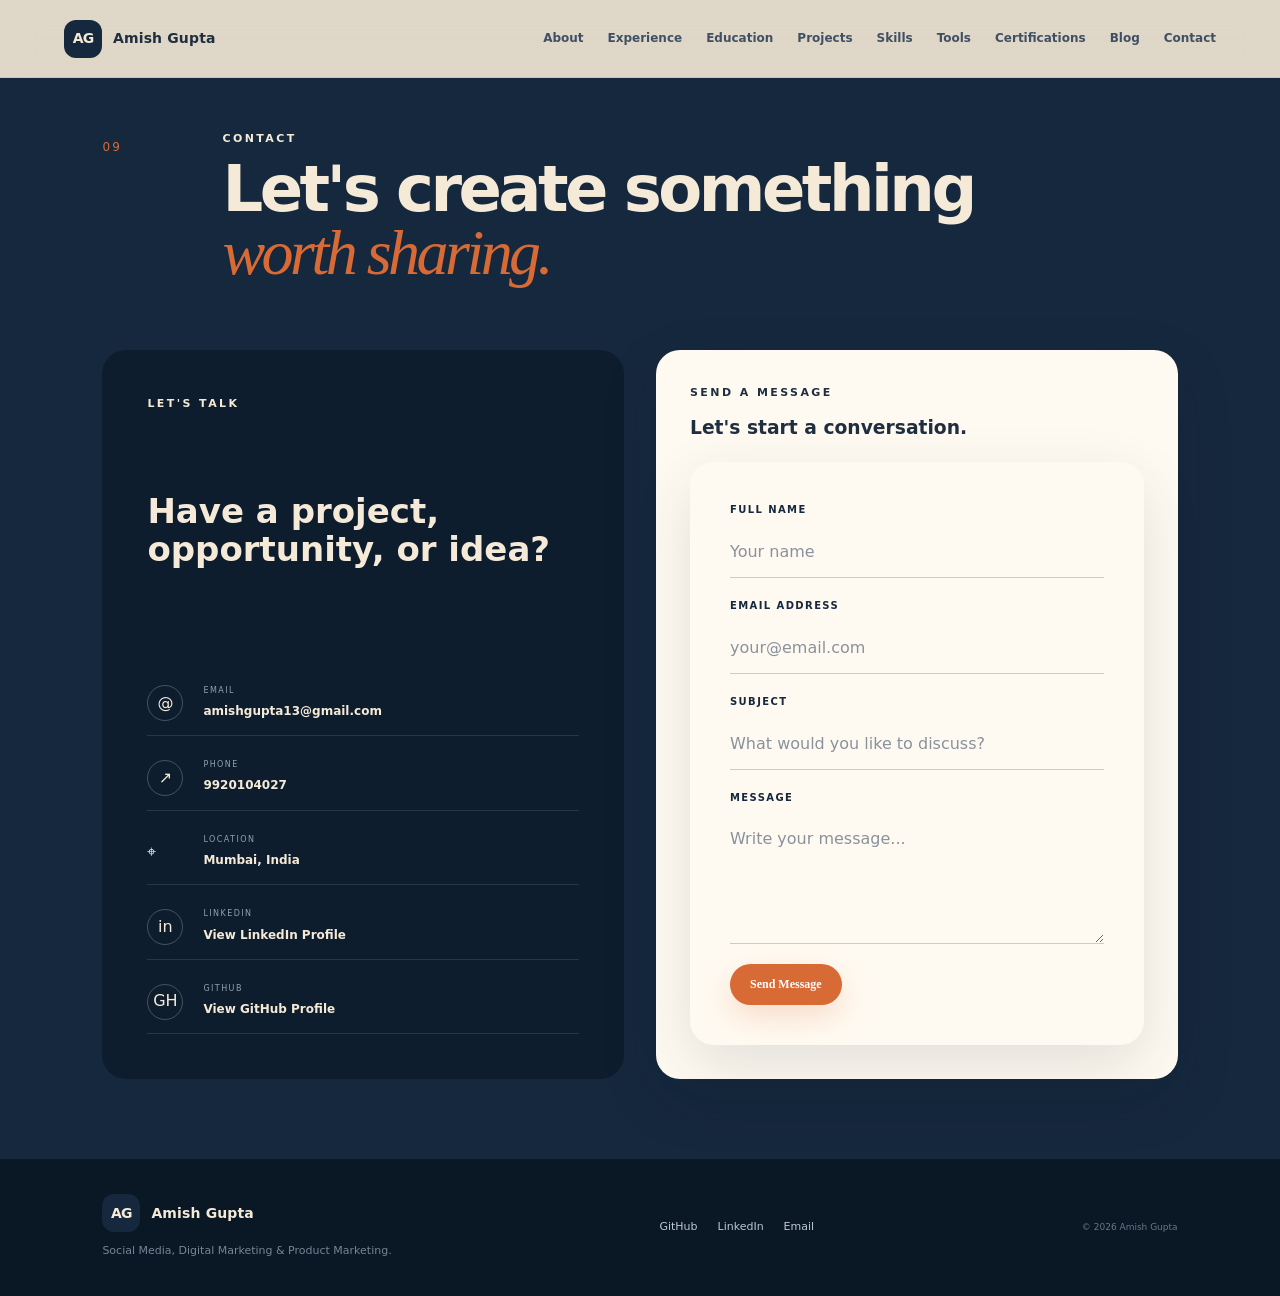
==== commit 0a12bd98: "Update contact.html" ====
--- a/contact.html
+++ b/contact.html
@@ -369,110 +369,113 @@
 
 </head>
 <body>
-  <div class="contact-grid contact-grid-single reveal">
-
-  <div class="contact-form-panel">
-    <p class="kicker">SEND A MESSAGE</p>
-    <h3>Let's start a conversation.</h3>
-
-    <form id="contactForm" class="contact-form">
-
-      <div class="contact-form-field">
-        <label for="name">Full Name</label>
-        <input type="text" id="name" name="name"
-               placeholder="Your name" required>
-      </div>
-
-      <div class="contact-form-field">
-        <label for="email">Email Address</label>
-        <input type="email" id="email" name="email"
-               placeholder="your@email.com" required>
-      </div>
-
-      <div class="contact-form-field">
-        <label for="subject">Subject</label>
-        <input type="text" id="subject" name="subject"
-               placeholder="What would you like to discuss?" required>
-      </div>
-
-      <div class="contact-form-field">
-        <label for="message">Message</label>
-        <textarea id="message" name="message"
-                  placeholder="Write your message..." required></textarea>
-      </div>
-
-      <button type="submit" class="btn btn-primary">
-        <span>Send Message</span>
-      </button>
-
-    </form>
-  </div>
-
-  <aside class="contact-panel">
-    <p class="kicker">LET'S TALK</p>
-    <h3>Have a project, opportunity, or idea?</h3>
-
-    <div class="contact-list">
-      <a href="mailto:amishgupta13@gmail.com">
-        <span>@</span>
+  <div class="progress-line" id="progressLine"></div>
+  <header class="site-header" id="siteHeader">
+    <a class="brand" href="index.html#home" aria-label="Amish Gupta home"><span>AG</span><b>Amish Gupta</b></a>
+    <button class="menu-toggle" id="menuToggle" aria-label="Open navigation" aria-expanded="false"><span></span><span></span><span></span></button>
+    <nav class="nav" id="nav">
+      <a href="index.html#about">About</a><a href="index.html#experience">Experience</a><a href="index.html#education">Education</a><a href="index.html#projects">Projects</a><a href="index.html#skills">Skills</a><a href="index.html#tools">Tools</a><a href="certificates.html">Certifications</a><a href="blog.html">Blog</a><a href="contact.html" class="active">Contact</a>
+    </nav>
+  </header>
+  <main>
+    <section class="section navy contact-section" id="contact">
+      <div class="section-head light reveal">
+        <span class="section-number">09</span>
         <div>
-          <small>EMAIL</small>
-          <b>amishgupta13@gmail.com</b>
-        </div>
-      </a>
-
-      <a href="tel:+919920104027">
-        <span>↗</span>
-        <div>
-          <small>PHONE</small>
-          <b>9920104027</b>
-        </div>
-      </a>
-
-      <div>
-        <span>⌖</span>
-        <div>
-          <small>LOCATION</small>
-          <b>Mumbai, India</b>
+          <p class="kicker">CONTACT</p>
+          <h2>Let's create something<br><em>worth sharing.</em></h2>
         </div>
       </div>
 
-      <a href="https://www.linkedin.com/in/amish-gupta-92267836a/"
-         target="_blank" rel="noopener noreferrer">
-        <span>in</span>
-        <div>
-          <small>LINKEDIN</small>
-          <b>View LinkedIn Profile</b>
+      <div class="contact-grid contact-grid-single reveal">
+
+        <aside class="contact-panel">
+          <p class="kicker">LET'S TALK</p>
+          <h3>Have a project, opportunity, or idea?</h3>
+
+          <div class="contact-list">
+            <a href="mailto:amishgupta13@gmail.com">
+              <span>@</span>
+              <div>
+                <small>EMAIL</small>
+                <b>amishgupta13@gmail.com</b>
+              </div>
+            </a>
+
+            <a href="tel:+919920104027">
+              <span>↗</span>
+              <div>
+                <small>PHONE</small>
+                <b>9920104027</b>
+              </div>
+            </a>
+
+            <div>
+              <span>⌖</span>
+              <div>
+                <small>LOCATION</small>
+                <b>Mumbai, India</b>
+              </div>
+            </div>
+
+            <a href="https://www.linkedin.com/in/amish-gupta-92267836a/"
+               target="_blank" rel="noopener noreferrer">
+              <span>in</span>
+              <div>
+                <small>LINKEDIN</small>
+                <b>View LinkedIn Profile</b>
+              </div>
+            </a>
+
+            <a href="https://github.com/amishgupta13-alt"
+               target="_blank" rel="noopener noreferrer">
+              <span>GH</span>
+              <div>
+                <small>GITHUB</small>
+                <b>View GitHub Profile</b>
+              </div>
+            </a>
+          </div>
+        </aside>
+
+        <div class="contact-form-panel">
+          <p class="kicker">SEND A MESSAGE</p>
+          <h3>Let's start a conversation.</h3>
+
+          <form id="contactForm" class="contact-form">
+            <div class="contact-form-field">
+              <label for="name">Full Name</label>
+              <input type="text" id="name" name="name"
+                     placeholder="Your name" required>
+            </div>
+
+            <div class="contact-form-field">
+              <label for="email">Email Address</label>
+              <input type="email" id="email" name="email"
+                     placeholder="your@email.com" required>
+            </div>
+
+            <div class="contact-form-field">
+              <label for="subject">Subject</label>
+              <input type="text" id="subject" name="subject"
+                     placeholder="What would you like to discuss?" required>
+            </div>
+
+            <div class="contact-form-field">
+              <label for="message">Message</label>
+              <textarea id="message" name="message"
+                        placeholder="Write your message..." required></textarea>
+            </div>
+
+            <button type="submit" class="btn btn-primary">
+              <span>Send Message</span>
+            </button>
+          </form>
         </div>
-      </a>
-
-      <a href="https://github.com/amishgupta13-alt"
-         target="_blank" rel="noopener noreferrer">
-        <span>GH</span>
-        <div>
-          <small>GITHUB</small>
-          <b>View GitHub Profile</b>
-        </div>
-      </a>
-    </div>
-  </aside>
-
-</div>
-  </header>
-
-  <main>
-    <section class="section navy contact-section" id="contact">
-          <div class="section-head light reveal"><span class="section-number">09</span><div><p class="kicker">CONTACT</p><h2>Let's create something<br><em>worth sharing.</em></h2></div></div>
-          <div class="contact-grid contact-grid-single reveal">
-            <aside class="contact-panel">
-              <p class="kicker">LET'S TALK</p>
-              <h3>Have a project, opportunity, or idea?</h3>
-              <div class="contact-list"><a href="mailto:amishgupta13@gmail.com"><span>@</span><div><small>EMAIL</small><b>amishgupta13@gmail.com</b></div></a><a href="tel:+919920104027"><span>↗</span><div><small>PHONE</small><b>9920104027</b></div></a><div><span>⌖</span><div><small>LOCATION</small><b>Mumbai, India</b></div></div><a href="https://www.linkedin.com/in/amish-gupta-92267836a/" target="_blank" rel="noopener noreferrer"><span>in</span><div><small>LINKEDIN</small><b>View LinkedIn Profile</b></div></a><a href="https://github.com/amishgupta13-alt" target="_blank" rel="noopener noreferrer"><span>GH</span><div><small>GITHUB</small><b>View GitHub Profile</b></div></a></div>
-            </aside>
-          </div>
-        </section>
+
+      </div>
+    </section>
   </main>
-
   <footer class="footer"><div><a class="brand" href="index.html#home"><span>AG</span><b>Amish Gupta</b></a><p>Social Media, Digital Marketing & Product Marketing.</p></div><div class="footer-links"><a href="https://github.com/amishgupta13-alt" target="_blank" rel="noopener noreferrer">GitHub</a><a href="https://www.linkedin.com/in/amish-gupta-92267836a/" target="_blank" rel="noopener noreferrer">LinkedIn</a><a href="mailto:amishgupta13@gmail.com">Email</a></div><small>© <span id="year"></span> Amish Gupta</small></footer>
   <script src="script.js"></script>
 </body>
